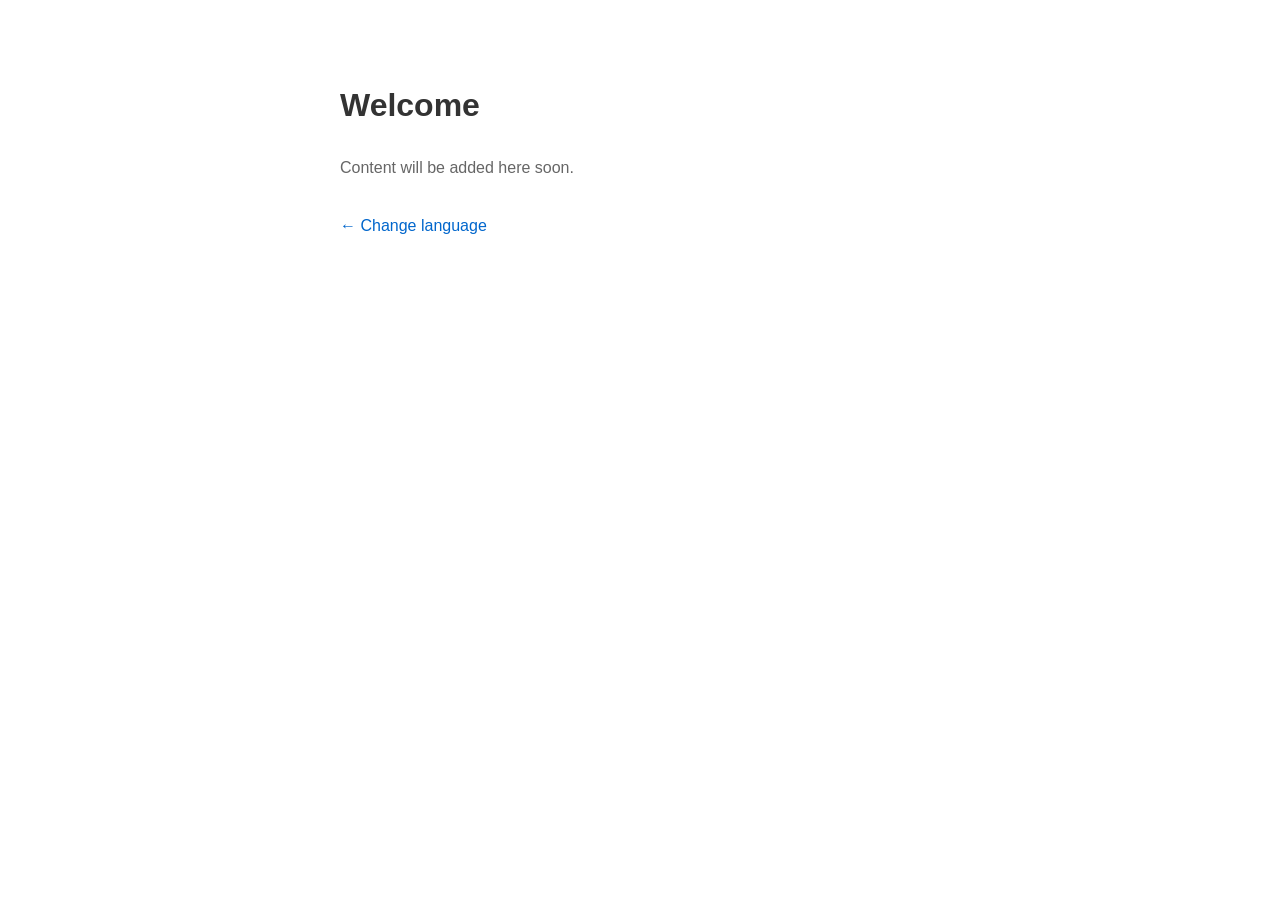
==== en/index.html @ b956ca1e "Create index.html english" ====
<!DOCTYPE html>
<html lang="en">
<head>
    <meta charset="UTF-8">
    <meta name="viewport" content="width=device-width, initial-scale=1.0">
    <title>English Home</title>
    <style>
        body {
            font-family: -apple-system, BlinkMacSystemFont, "Segoe UI", Roboto, Helvetica, Arial, sans-serif;
            color: #333;
            line-height: 1.6;
            max-width: 600px;
            margin: 80px auto;
            padding: 0 20px;
        }
        h1 {
            font-size: 2rem;
            font-weight: 600;
            margin-bottom: 24px;
        }
        p {
            color: #666;
            margin-bottom: 32px;
        }
        a {
            color: #0066cc;
            text-decoration: none;
        }
        a:hover {
            text-decoration: underline;
        }
    </style>
</head>
<body>

    <h1>Welcome</h1>
    <p>Content will be added here soon.</p>
    
    <p><a href="../index.html">← Change language</a></p>

</body>
</html>
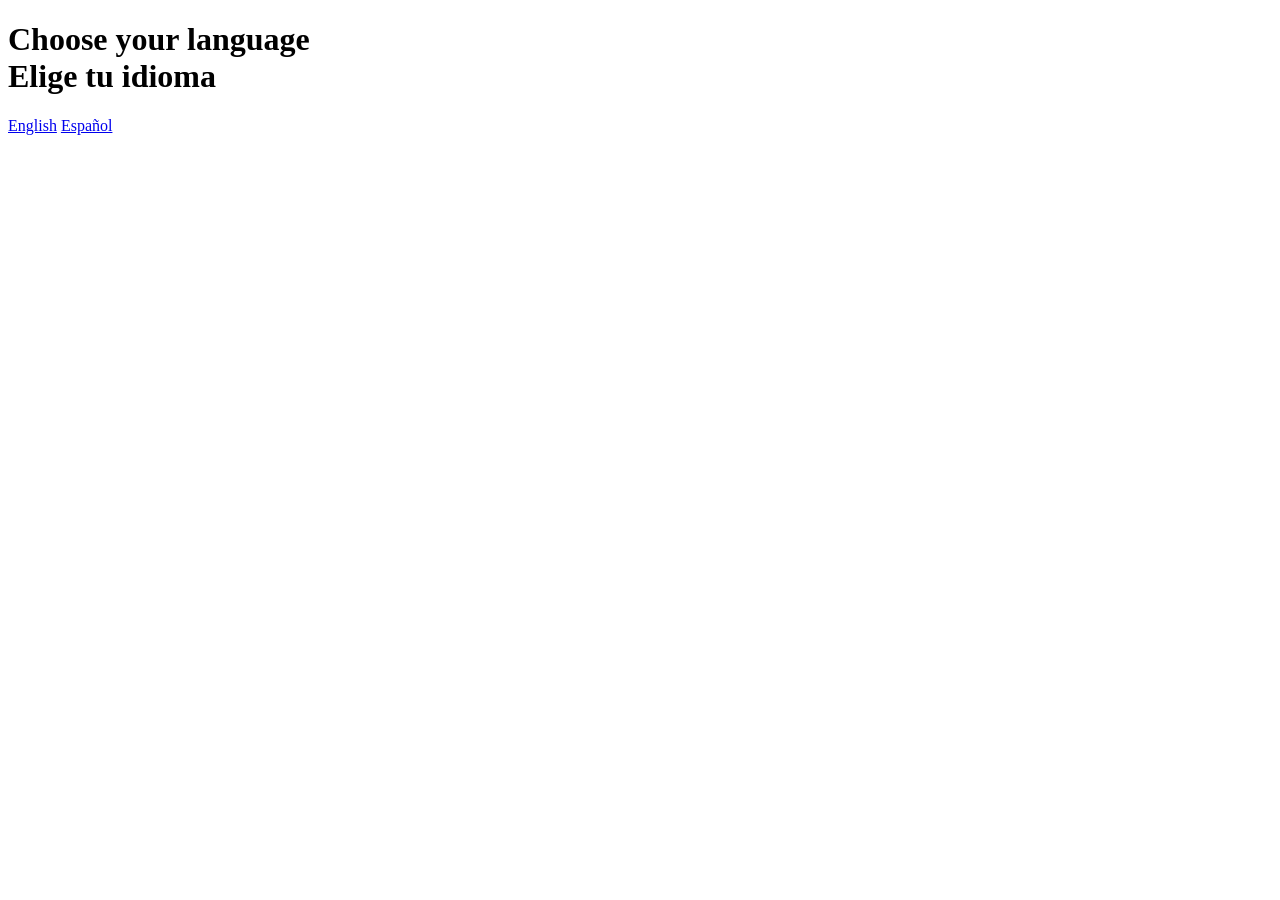
==== commit 34b289b1: "Create index.html" ====
--- a/en/index.html
+++ b/en/index.html
@@ -1,42 +1,22 @@
 <!DOCTYPE html>
 <html lang="en">
 <head>
-    <meta charset="UTF-8">
-    <meta name="viewport" content="width=device-width, initial-scale=1.0">
-    <title>English Home</title>
-    <style>
-        body {
-            font-family: -apple-system, BlinkMacSystemFont, "Segoe UI", Roboto, Helvetica, Arial, sans-serif;
-            color: #333;
-            line-height: 1.6;
-            max-width: 600px;
-            margin: 80px auto;
-            padding: 0 20px;
-        }
-        h1 {
-            font-size: 2rem;
-            font-weight: 600;
-            margin-bottom: 24px;
-        }
-        p {
-            color: #666;
-            margin-bottom: 32px;
-        }
-        a {
-            color: #0066cc;
-            text-decoration: none;
-        }
-        a:hover {
-            text-decoration: underline;
-        }
-    </style>
+<meta charset="utf-8">
+<meta name="viewport" content="width=device-width, initial-scale=1">
+<title>Hudson Farley | Portfolio</title>
+<link rel="preconnect" href="https://fonts.googleapis.com">
+<link rel="preconnect" href="https://fonts.gstatic.com" crossorigin>
+<link href="https://fonts.googleapis.com/css2?family=Bricolage+Grotesque:opsz,wght@12..96,800&family=Figtree:wght@700&display=swap" rel="stylesheet">
+<link rel="stylesheet" href="assets/style.css">
 </head>
 <body>
-
-    <h1>Welcome</h1>
-    <p>Content will be added here soon.</p>
-    
-    <p><a href="../index.html">← Change language</a></p>
-
+<main class="picker">
+  <h1>Choose your language<br>Elige tu idioma</h1>
+  <div class="btns">
+    <a class="btn primary" href="en/index.html" hreflang="en">English</a>
+    <a class="btn" href="es/index.html" hreflang="es">Español</a>
+  </div>
+</main>
 </body>
 </html>
+ 
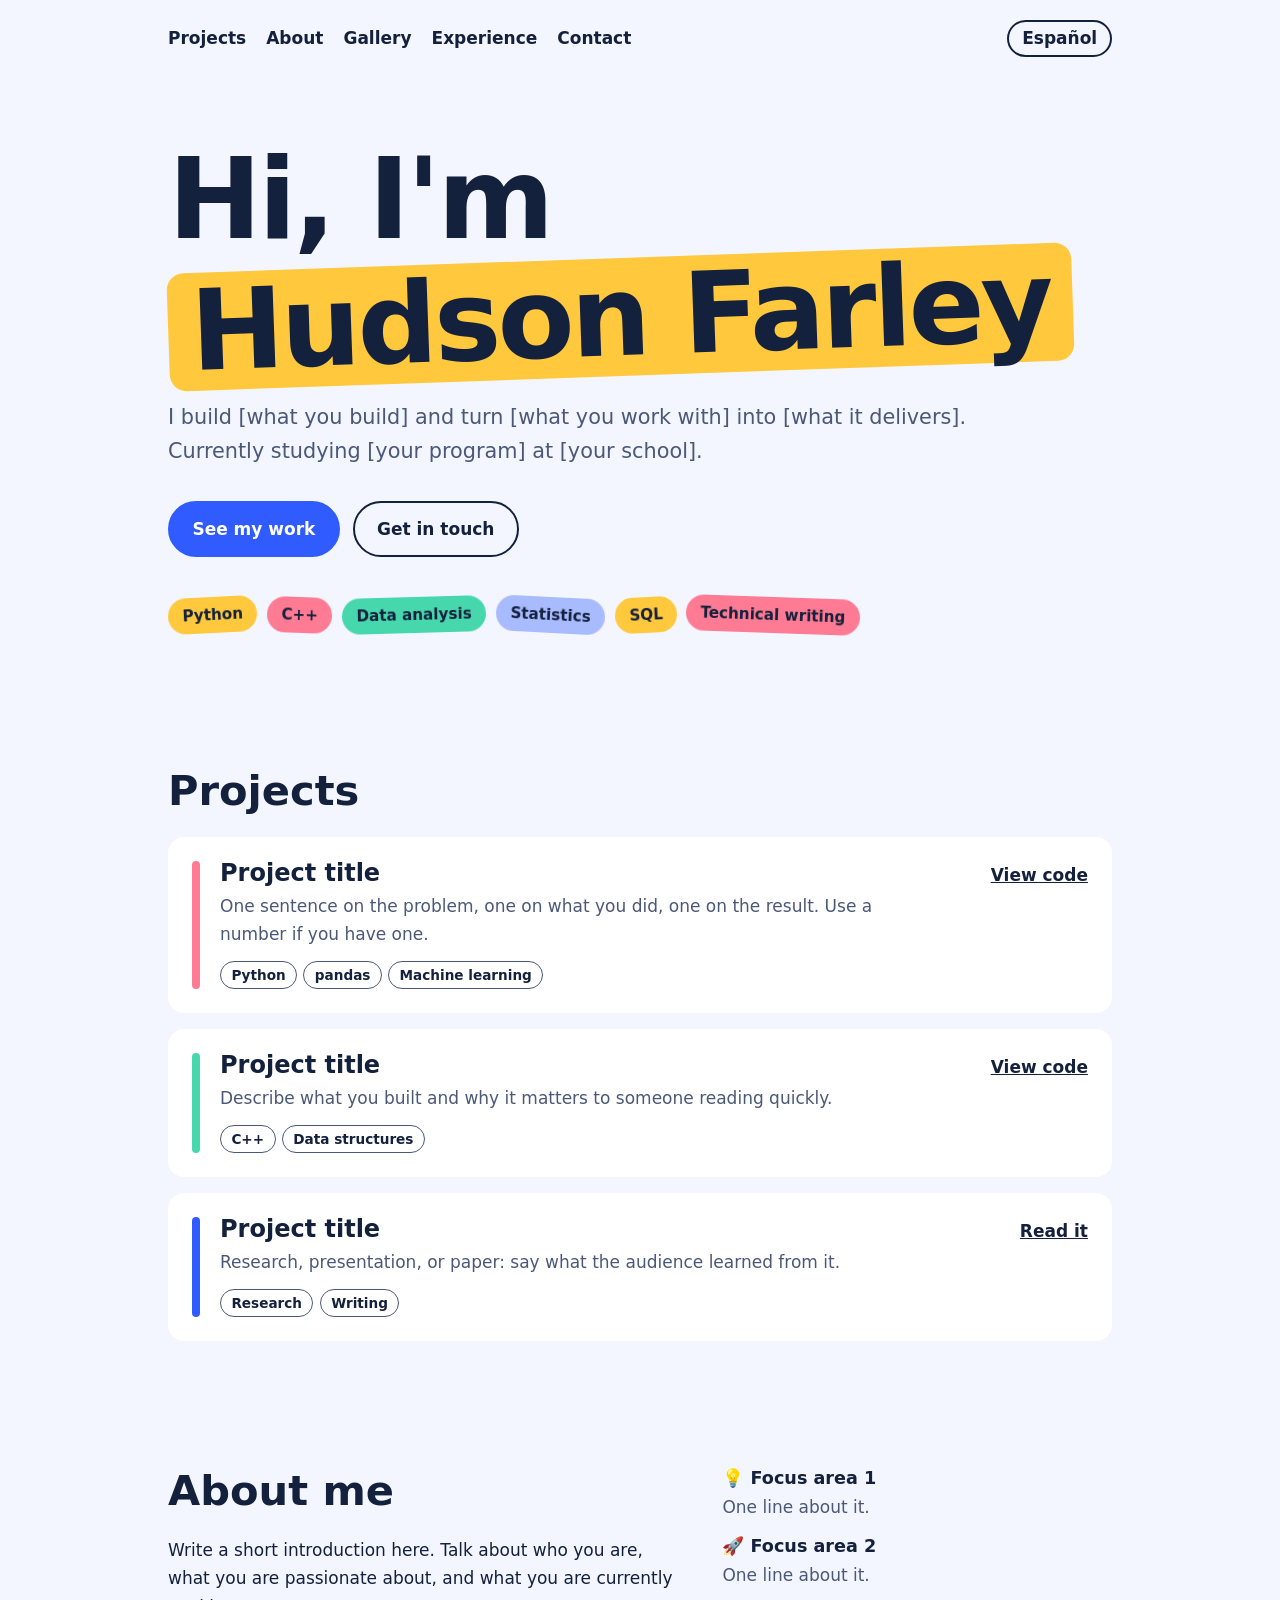
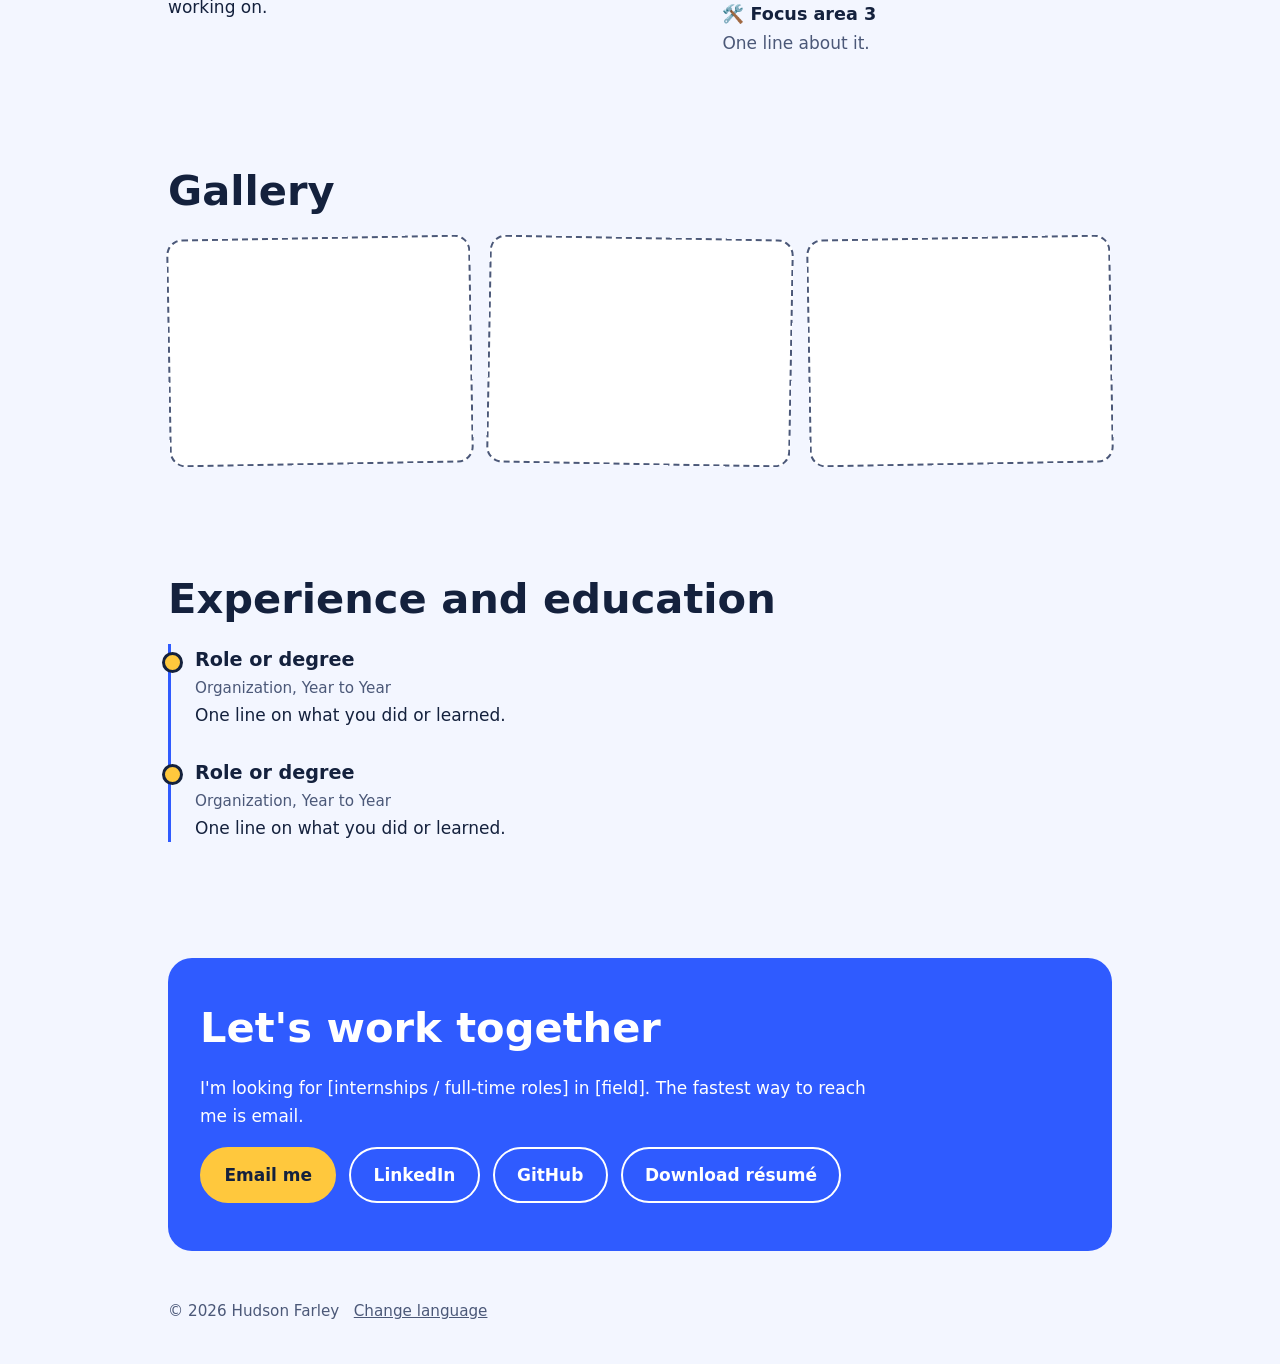
==== commit 17f92b04: "Update index.html" ====
--- a/en/index.html
+++ b/en/index.html
@@ -4,19 +4,124 @@
 <meta charset="utf-8">
 <meta name="viewport" content="width=device-width, initial-scale=1">
 <title>Hudson Farley | Portfolio</title>
+<meta name="description" content="Projects, skills, and experience of Hudson Farley.">
 <link rel="preconnect" href="https://fonts.googleapis.com">
 <link rel="preconnect" href="https://fonts.gstatic.com" crossorigin>
-<link href="https://fonts.googleapis.com/css2?family=Bricolage+Grotesque:opsz,wght@12..96,800&family=Figtree:wght@700&display=swap" rel="stylesheet">
-<link rel="stylesheet" href="assets/style.css">
+<link href="https://fonts.googleapis.com/css2?family=Bricolage+Grotesque:opsz,wght@12..96,700;12..96,800&family=Figtree:wght@400;600;700&display=swap" rel="stylesheet">
+<link rel="stylesheet" href="../assets/style.css">
 </head>
 <body>
-<main class="picker">
-  <h1>Choose your language<br>Elige tu idioma</h1>
-  <div class="btns">
-    <a class="btn primary" href="en/index.html" hreflang="en">English</a>
-    <a class="btn" href="es/index.html" hreflang="es">Español</a>
-  </div>
-</main>
+<div class="wrap">
+
+  <nav aria-label="Main">
+    <div class="links">
+      <a href="#projects">Projects</a>
+      <a href="#about">About</a>
+      <a href="#gallery">Gallery</a>
+      <a href="#experience">Experience</a>
+      <a href="#contact">Contact</a>
+    </div>
+    <a class="lang" href="../es/index.html" hreflang="es">Español</a>
+  </nav>
+
+  <header class="hero">
+    <!-- TODO: write your one-line pitch below -->
+    <h1>Hi, I'm <span>Hudson Farley</span></h1>
+    <p class="lead">I build [what you build] and turn [what you work with] into [what it delivers]. Currently studying [your program] at [your school].</p>
+    <div class="btns">
+      <a class="btn primary" href="#projects">See my work</a>
+      <a class="btn" href="#contact">Get in touch</a>
+    </div>
+    <!-- TODO: swap in your real skills -->
+    <div class="stickers" aria-label="Skills">
+      <span class="sticker">Python</span>
+      <span class="sticker">C++</span>
+      <span class="sticker">Data analysis</span>
+      <span class="sticker">Statistics</span>
+      <span class="sticker">SQL</span>
+      <span class="sticker">Technical writing</span>
+    </div>
+  </header>
+
+  <main>
+    <section id="projects">
+      <h2>Projects</h2>
+      <!-- TODO: duplicate this block for each project; keep 3 to 5 of your best -->
+      <article class="project">
+        <div class="bar"></div>
+        <div>
+          <h3>Project title</h3>
+          <p>One sentence on the problem, one on what you did, one on the result. Use a number if you have one.</p>
+          <ul class="tags"><li>Python</li><li>pandas</li><li>Machine learning</li></ul>
+        </div>
+        <a class="go" href="https://github.com/hdsn-frly" aria-label="View Project title on GitHub">View code</a>
+      </article>
+      <article class="project">
+        <div class="bar"></div>
+        <div>
+          <h3>Project title</h3>
+          <p>Describe what you built and why it matters to someone reading quickly.</p>
+          <ul class="tags"><li>C++</li><li>Data structures</li></ul>
+        </div>
+        <a class="go" href="https://github.com/hdsn-frly" aria-label="View Project title on GitHub">View code</a>
+      </article>
+      <article class="project">
+        <div class="bar"></div>
+        <div>
+          <h3>Project title</h3>
+          <p>Research, presentation, or paper: say what the audience learned from it.</p>
+          <ul class="tags"><li>Research</li><li>Writing</li></ul>
+        </div>
+        <a class="go" href="https://github.com/hdsn-frly" aria-label="View Project title on GitHub">Read it</a>
+      </article>
+    </section>
+
+    <section id="about">
+      <div class="two">
+        <div>
+          <h2>About me</h2>
+          <!-- TODO: 2-3 sentences on who you are, what you're passionate about, what you're working on -->
+          <p>Write a short introduction here. Talk about who you are, what you are passionate about, and what you are currently working on.</p>
+        </div>
+        <div class="skills">
+          <div><h3>💡 Focus area 1</h3><p>One line about it.</p></div>
+          <div><h3>🚀 Focus area 2</h3><p>One line about it.</p></div>
+          <div><h3>🛠️ Focus area 3</h3><p>One line about it.</p></div>
+        </div>
+      </div>
+    </section>
+
+    <section id="gallery">
+      <h2>Gallery</h2>
+      <!-- TODO: put your photos in en/images/ and match the file names below -->
+      <div class="gallery">
+        <figure><img src="images/photo-1.jpg" alt="Describe photo 1" loading="lazy" onerror="this.remove()"></figure>
+        <figure><img src="images/photo-2.jpg" alt="Describe photo 2" loading="lazy" onerror="this.remove()"></figure>
+        <figure><img src="images/photo-3.jpg" alt="Describe photo 3" loading="lazy" onerror="this.remove()"></figure>
+      </div>
+    </section>
+
+    <section id="experience">
+      <h2>Experience and education</h2>
+      <ul class="timeline">
+        <li><b>Role or degree</b><span>Organization, Year to Year</span>One line on what you did or learned.</li>
+        <li><b>Role or degree</b><span>Organization, Year to Year</span>One line on what you did or learned.</li>
+      </ul>
+    </section>
+
+    <section id="contact" class="contact">
+      <h2>Let's work together</h2>
+      <p>I'm looking for [internships / full-time roles] in [field]. The fastest way to reach me is email.</p>
+      <div class="btns">
+        <a class="btn primary" href="mailto:you@example.com">Email me</a>
+        <a class="btn" href="https://www.linkedin.com/in/your-handle">LinkedIn</a>
+        <a class="btn" href="https://github.com/hdsn-frly">GitHub</a>
+        <a class="btn" href="../assets/resume.pdf">Download résumé</a>
+      </div>
+    </section>
+  </main>
+
+  <footer>&copy; 2026 Hudson Farley &nbsp; <a href="../index.html">Change language</a></footer>
+</div>
 </body>
 </html>
- 
--- a/assets/style.css
+++ b/assets/style.css
@@ -0,0 +1,98 @@
+:root{
+  --bg:#F3F6FF; --ink:#14213D; --muted:#4B5878; --blue:#2F5BFF;
+  --sun:#FFC83D; --pink:#FF7A93; --mint:#47D7AC; --card:#fff;
+  --display:'Bricolage Grotesque',system-ui,sans-serif;
+  --body:'Figtree',system-ui,sans-serif;
+}
+@media (prefers-color-scheme:dark){
+  :root{--bg:#0F1730; --ink:#EEF2FF; --muted:#A9B5D6; --card:#19244A}
+}
+*{box-sizing:border-box}
+html{scroll-behavior:smooth}
+body{margin:0;background:var(--bg);color:var(--ink);font:1.0625rem/1.65 var(--body)}
+a{color:inherit}
+:focus-visible{outline:3px solid var(--blue);outline-offset:3px;border-radius:6px}
+.wrap{max-width:62rem;margin:0 auto;padding:0 1.5rem}
+h1,h2,h3{font-family:var(--display);line-height:1.05;margin:0}
+h2{font-size:clamp(1.9rem,4vw,2.6rem);margin-bottom:1.5rem}
+p{max-width:62ch}
+
+/* nav */
+nav{display:flex;justify-content:space-between;align-items:center;padding:1.25rem 0;gap:1rem;flex-wrap:wrap}
+nav .links{display:flex;gap:1.25rem;flex-wrap:wrap}
+nav a{text-decoration:none;font-weight:600}
+nav a:hover{text-decoration:underline;text-decoration-color:var(--pink);text-decoration-thickness:3px;text-underline-offset:5px}
+.lang{border:2px solid var(--ink);border-radius:99px;padding:.15rem .8rem}
+
+/* hero */
+.hero{padding:4rem 0 5rem}
+.hero h1{font-size:clamp(3rem,10vw,7rem);letter-spacing:-.03em;font-weight:800}
+.hero h1 span{display:inline-block;background:var(--sun);color:#14213D;padding:0 .2em;border-radius:.15em;transform:rotate(-2deg)}
+.hero p.lead{font-size:1.3rem;margin:1.5rem 0 2rem;color:var(--muted)}
+.btns{display:flex;gap:.8rem;flex-wrap:wrap}
+.btn{display:inline-block;padding:.75rem 1.4rem;border-radius:99px;font-weight:700;text-decoration:none;border:2px solid var(--ink);transition:transform .15s}
+.btn:hover{transform:translateY(-3px)}
+.btn.primary{background:var(--blue);border-color:var(--blue);color:#fff}
+.stickers{display:flex;gap:.6rem;flex-wrap:wrap;margin-top:2.5rem}
+.sticker{padding:.35rem .9rem;border-radius:99px;font-weight:700;font-size:.95rem;color:#14213D;animation:drop .6s cubic-bezier(.3,1.5,.5,1) both}
+.sticker:nth-child(4n+1){background:var(--sun);--r:-3deg}
+.sticker:nth-child(4n+2){background:var(--pink);--r:2deg}
+.sticker:nth-child(4n+3){background:var(--mint);--r:-1.5deg}
+.sticker:nth-child(4n){background:#A9BBFF;--r:3deg}
+.sticker{transform:rotate(var(--r))}
+.sticker:nth-child(2){animation-delay:.1s}.sticker:nth-child(3){animation-delay:.2s}
+.sticker:nth-child(4){animation-delay:.3s}.sticker:nth-child(5){animation-delay:.4s}
+.sticker:nth-child(6){animation-delay:.5s}.sticker:nth-child(7){animation-delay:.6s}
+@keyframes drop{from{opacity:0;transform:translateY(-40px) rotate(calc(var(--r)*4))}to{opacity:1;transform:rotate(var(--r))}}
+
+section{padding:3.5rem 0}
+
+/* projects */
+.project{display:grid;grid-template-columns:8px 1fr auto;gap:1.25rem;background:var(--card);border-radius:1rem;padding:1.5rem;margin-bottom:1rem;align-items:start}
+.project .bar{border-radius:99px;align-self:stretch}
+.project:nth-child(3n+1) .bar{background:var(--blue)}
+.project:nth-child(3n+2) .bar{background:var(--pink)}
+.project:nth-child(3n) .bar{background:var(--mint)}
+.project h3{font-size:1.5rem;margin-bottom:.4rem}
+.project p{margin:.2rem 0 .8rem;color:var(--muted)}
+.tags{display:flex;gap:.4rem;flex-wrap:wrap;list-style:none;padding:0;margin:0}
+.tags li{font-size:.85rem;font-weight:600;padding:.1rem .65rem;border-radius:99px;border:1.5px solid var(--muted)}
+.project a.go{font-weight:700;white-space:nowrap}
+@media(max-width:600px){.project{grid-template-columns:8px 1fr}.project a.go{grid-column:2}}
+
+/* about / skills / timeline */
+.two{display:grid;grid-template-columns:1.3fr 1fr;gap:3rem}
+@media(max-width:760px){.two{grid-template-columns:1fr;gap:1.5rem}}
+.skills{display:grid;gap:1rem}
+.skills h3{font-size:1.1rem;margin-bottom:.35rem}
+.skills p{margin:0;color:var(--muted)}
+.timeline{list-style:none;margin:0;padding:0 0 0 1.5rem;border-left:3px solid var(--blue)}
+.timeline li{position:relative;margin-bottom:1.75rem}
+.timeline li::before{content:"";position:absolute;left:calc(-1.5rem - 9px);top:.45rem;width:15px;height:15px;border-radius:50%;background:var(--sun);border:3px solid var(--ink)}
+.timeline b{font-family:var(--display);font-size:1.2rem}
+.timeline span{display:block;color:var(--muted);font-size:.95rem}
+
+/* gallery */
+.gallery{display:grid;grid-template-columns:repeat(auto-fit,minmax(200px,1fr));gap:1rem}
+.gallery figure{margin:0;aspect-ratio:4/3;border-radius:1rem;overflow:hidden;background:var(--card);border:2px dashed var(--muted)}
+.gallery img{width:100%;height:100%;object-fit:cover;display:block}
+.gallery figure:has(img){border:0}
+.gallery figure:nth-child(odd){transform:rotate(-1deg)}
+.gallery figure:nth-child(even){transform:rotate(1deg)}
+
+/* contact */
+.contact{background:var(--blue);color:#fff;border-radius:1.5rem;padding:3rem 2rem;margin:2rem 0 3rem}
+.contact h2{color:#fff}
+.contact .btn{border-color:#fff;color:#fff}
+.contact .btn.primary{background:var(--sun);border-color:var(--sun);color:#14213D}
+footer{padding:0 0 2.5rem;color:var(--muted);font-size:.95rem}
+
+/* language picker (root page) */
+.picker{min-height:100vh;display:grid;place-content:center;text-align:center;padding:2rem}
+.picker h1{font-size:clamp(2.5rem,8vw,5rem);margin-bottom:2rem}
+.picker .btns{justify-content:center}
+.picker .btn{font-size:1.3rem;padding:1rem 2rem}
+
+@media (prefers-reduced-motion:reduce){
+  html{scroll-behavior:auto}.sticker{animation:none}.btn{transition:none}
+}
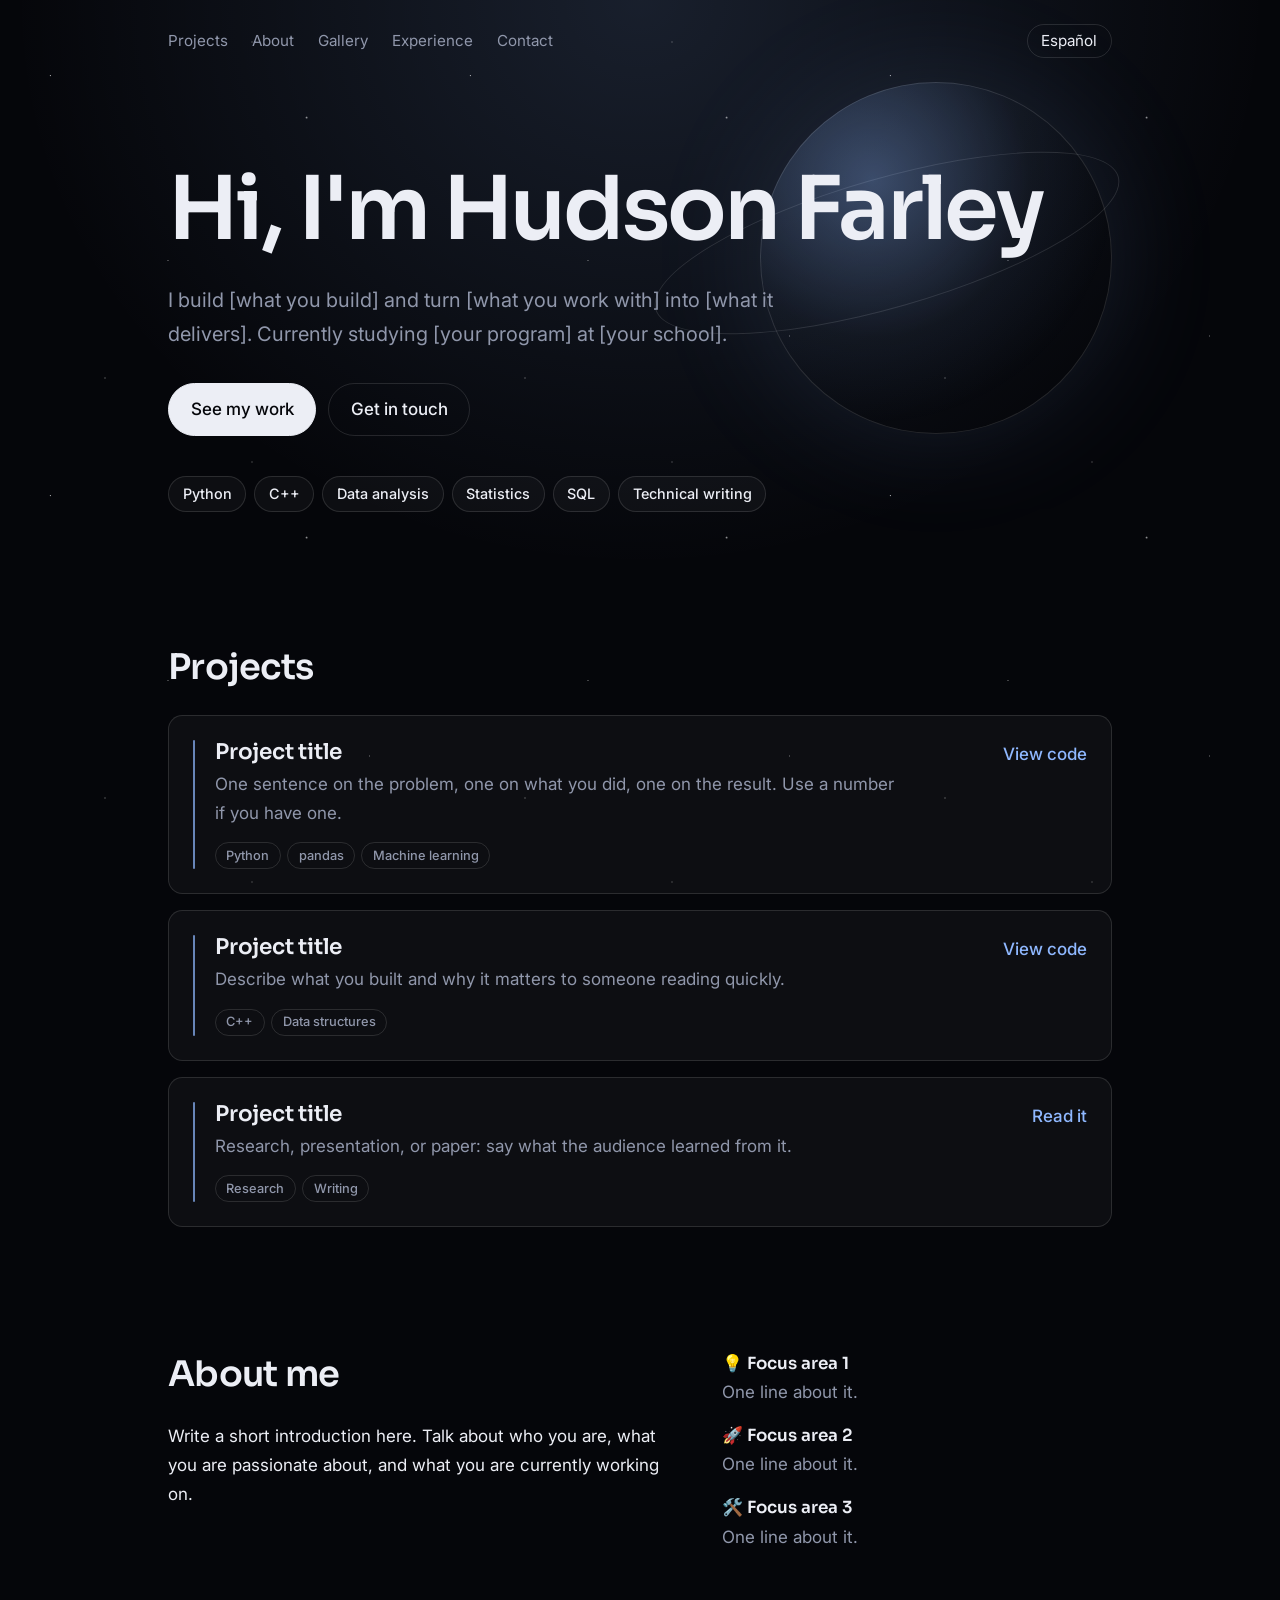
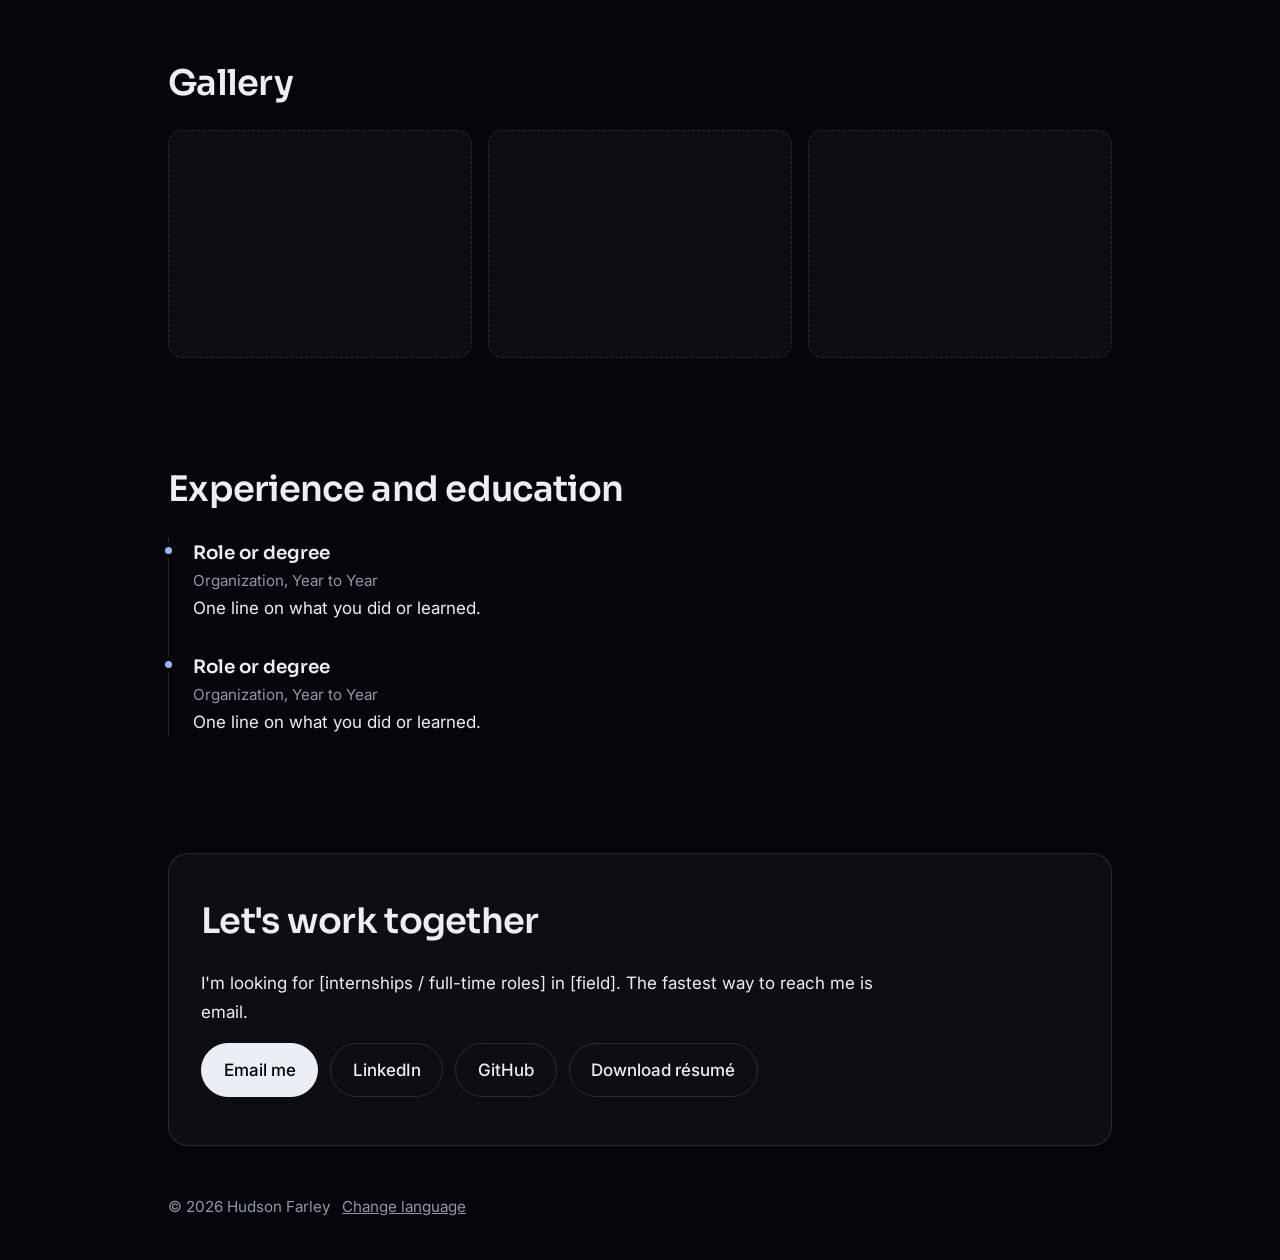
==== commit 2053cd9d: "Update index.html" ====
--- a/en/index.html
+++ b/en/index.html
@@ -8,7 +8,7 @@
 <link rel="preconnect" href="https://fonts.googleapis.com">
 <link rel="preconnect" href="https://fonts.gstatic.com" crossorigin>
 <link href="https://fonts.googleapis.com/css2?family=Bricolage+Grotesque:opsz,wght@12..96,700;12..96,800&family=Figtree:wght@400;600;700&display=swap" rel="stylesheet">
-<link rel="stylesheet" href="../assets/style.css">
+<link rel="stylesheet" href="../assets/style.css?v=2">
 </head>
 <body>
 <div class="wrap">
--- a/assets/style.css
+++ b/assets/style.css
@@ -1,98 +1,104 @@
+@import url('https://fonts.googleapis.com/css2?family=Sora:wght@500;600;700&family=Inter:wght@400;500;600&display=swap');
+
 :root{
-  --bg:#F3F6FF; --ink:#14213D; --muted:#4B5878; --blue:#2F5BFF;
-  --sun:#FFC83D; --pink:#FF7A93; --mint:#47D7AC; --card:#fff;
-  --display:'Bricolage Grotesque',system-ui,sans-serif;
-  --body:'Figtree',system-ui,sans-serif;
-}
-@media (prefers-color-scheme:dark){
-  :root{--bg:#0F1730; --ink:#EEF2FF; --muted:#A9B5D6; --card:#19244A}
+  color-scheme:dark;
+  --bg:#05060A; --ink:#ECEEF5; --muted:#9097AB; --line:rgba(255,255,255,.12);
+  --card:rgba(255,255,255,.035); --accent:#8FB8FF;
+  --display:'Sora',system-ui,sans-serif;
+  --body:'Inter',system-ui,sans-serif;
+  --ease:cubic-bezier(.4,0,.2,1);
 }
 *{box-sizing:border-box}
-html{scroll-behavior:smooth}
-body{margin:0;background:var(--bg);color:var(--ink);font:1.0625rem/1.65 var(--body)}
+html{scroll-behavior:smooth;background:radial-gradient(ellipse 70% 100% at 50% 0%,rgba(143,184,255,.14),transparent 70%) top/100% 90vh no-repeat,var(--bg)}
+body{margin:0;color:var(--ink);font:400 1.0625rem/1.7 var(--body);-webkit-font-smoothing:antialiased;overflow-x:clip}
+body::before{content:"";position:fixed;inset:0;z-index:-1;pointer-events:none;background-size:420px 420px;background-image:
+  radial-gradient(1px 1px at 12% 18%,rgba(255,255,255,.7),transparent),
+  radial-gradient(1px 1px at 40% 62%,rgba(255,255,255,.5),transparent),
+  radial-gradient(1.5px 1.5px at 73% 28%,rgba(255,255,255,.6),transparent),
+  radial-gradient(1px 1px at 88% 80%,rgba(255,255,255,.45),transparent),
+  radial-gradient(1px 1px at 25% 90%,rgba(255,255,255,.5),transparent),
+  radial-gradient(1px 1px at 60% 10%,rgba(255,255,255,.4),transparent)}
 a{color:inherit}
-:focus-visible{outline:3px solid var(--blue);outline-offset:3px;border-radius:6px}
+:focus-visible{outline:2px solid var(--accent);outline-offset:3px;border-radius:6px}
 .wrap{max-width:62rem;margin:0 auto;padding:0 1.5rem}
-h1,h2,h3{font-family:var(--display);line-height:1.05;margin:0}
-h2{font-size:clamp(1.9rem,4vw,2.6rem);margin-bottom:1.5rem}
+h1,h2,h3{font-family:var(--display);line-height:1.1;margin:0;font-weight:600}
+h2{font-size:clamp(1.6rem,3.5vw,2.2rem);letter-spacing:-.02em;margin-bottom:1.75rem}
 p{max-width:62ch}
 
 /* nav */
-nav{display:flex;justify-content:space-between;align-items:center;padding:1.25rem 0;gap:1rem;flex-wrap:wrap}
-nav .links{display:flex;gap:1.25rem;flex-wrap:wrap}
-nav a{text-decoration:none;font-weight:600}
-nav a:hover{text-decoration:underline;text-decoration-color:var(--pink);text-decoration-thickness:3px;text-underline-offset:5px}
-.lang{border:2px solid var(--ink);border-radius:99px;padding:.15rem .8rem}
+nav{display:flex;justify-content:space-between;align-items:center;padding:1.5rem 0;gap:1rem;flex-wrap:wrap}
+nav .links{display:flex;gap:1.5rem;flex-wrap:wrap}
+nav a{text-decoration:none;font-size:.95rem;color:var(--muted);transition:color .25s var(--ease)}
+nav a:hover{color:var(--ink)}
+nav a.lang{color:var(--ink);border:1px solid var(--line);border-radius:99px;padding:.2rem .85rem;transition:border-color .25s var(--ease)}
+nav a.lang:hover{border-color:rgba(255,255,255,.35)}
 
 /* hero */
-.hero{padding:4rem 0 5rem}
-.hero h1{font-size:clamp(3rem,10vw,7rem);letter-spacing:-.03em;font-weight:800}
-.hero h1 span{display:inline-block;background:var(--sun);color:#14213D;padding:0 .2em;border-radius:.15em;transform:rotate(-2deg)}
-.hero p.lead{font-size:1.3rem;margin:1.5rem 0 2rem;color:var(--muted)}
-.btns{display:flex;gap:.8rem;flex-wrap:wrap}
-.btn{display:inline-block;padding:.75rem 1.4rem;border-radius:99px;font-weight:700;text-decoration:none;border:2px solid var(--ink);transition:transform .15s}
-.btn:hover{transform:translateY(-3px)}
-.btn.primary{background:var(--blue);border-color:var(--blue);color:#fff}
-.stickers{display:flex;gap:.6rem;flex-wrap:wrap;margin-top:2.5rem}
-.sticker{padding:.35rem .9rem;border-radius:99px;font-weight:700;font-size:.95rem;color:#14213D;animation:drop .6s cubic-bezier(.3,1.5,.5,1) both}
-.sticker:nth-child(4n+1){background:var(--sun);--r:-3deg}
-.sticker:nth-child(4n+2){background:var(--pink);--r:2deg}
-.sticker:nth-child(4n+3){background:var(--mint);--r:-1.5deg}
-.sticker:nth-child(4n){background:#A9BBFF;--r:3deg}
-.sticker{transform:rotate(var(--r))}
-.sticker:nth-child(2){animation-delay:.1s}.sticker:nth-child(3){animation-delay:.2s}
-.sticker:nth-child(4){animation-delay:.3s}.sticker:nth-child(5){animation-delay:.4s}
-.sticker:nth-child(6){animation-delay:.5s}.sticker:nth-child(7){animation-delay:.6s}
-@keyframes drop{from{opacity:0;transform:translateY(-40px) rotate(calc(var(--r)*4))}to{opacity:1;transform:rotate(var(--r))}}
+.hero{position:relative;isolation:isolate;padding:5rem 0}
+.hero::after{content:"";position:absolute;z-index:-1;top:0;right:0;width:min(22rem,55vw);aspect-ratio:1;border-radius:50%;
+  background:radial-gradient(circle at 32% 28%,rgba(143,184,255,.35),rgba(143,184,255,.06) 45%,transparent 70%);
+  box-shadow:inset 0 0 0 1px var(--line),0 0 120px rgba(143,184,255,.12)}
+.hero::before{content:"";position:absolute;z-index:-1;top:6rem;right:-1rem;width:min(30rem,75vw);height:min(8rem,20vw);border:1px solid var(--line);border-radius:50%;transform:rotate(-16deg)}
+.hero h1{font-size:clamp(2.8rem,9vw,5.5rem);letter-spacing:-.035em}
+.hero p.lead{font-size:1.25rem;margin:1.5rem 0 2rem;color:var(--muted);max-width:52ch}
+.btns{display:flex;gap:.75rem;flex-wrap:wrap}
+.btn{display:inline-block;padding:.7rem 1.35rem;border-radius:99px;font-weight:500;text-decoration:none;border:1px solid var(--line);transition:background .25s var(--ease),border-color .25s var(--ease),transform .25s var(--ease)}
+.btn:hover{border-color:rgba(255,255,255,.35);background:rgba(255,255,255,.06);transform:translateY(-2px)}
+.btn.primary{background:var(--ink);border-color:var(--ink);color:var(--bg)}
+.btn.primary:hover{background:#fff;border-color:#fff}
+.stickers{display:flex;gap:.5rem;flex-wrap:wrap;margin-top:2.5rem}
+.sticker{padding:.3rem .85rem;border-radius:99px;font-size:.9rem;font-weight:500;background:var(--card);border:1px solid var(--line);animation:rise .7s var(--ease) both}
+.sticker:nth-child(2){animation-delay:.08s}.sticker:nth-child(3){animation-delay:.16s}
+.sticker:nth-child(4){animation-delay:.24s}.sticker:nth-child(5){animation-delay:.32s}
+.sticker:nth-child(6){animation-delay:.4s}.sticker:nth-child(7){animation-delay:.48s}
+@keyframes rise{from{opacity:0;transform:translateY(8px)}to{opacity:1;transform:none}}
 
 section{padding:3.5rem 0}
 
 /* projects */
-.project{display:grid;grid-template-columns:8px 1fr auto;gap:1.25rem;background:var(--card);border-radius:1rem;padding:1.5rem;margin-bottom:1rem;align-items:start}
-.project .bar{border-radius:99px;align-self:stretch}
-.project:nth-child(3n+1) .bar{background:var(--blue)}
-.project:nth-child(3n+2) .bar{background:var(--pink)}
-.project:nth-child(3n) .bar{background:var(--mint)}
-.project h3{font-size:1.5rem;margin-bottom:.4rem}
-.project p{margin:.2rem 0 .8rem;color:var(--muted)}
+.project{display:grid;grid-template-columns:2px 1fr auto;gap:1.25rem;background:var(--card);border:1px solid var(--line);border-radius:.9rem;padding:1.5rem;margin-bottom:1rem;align-items:start;transition:border-color .25s var(--ease),background .25s var(--ease)}
+.project:hover{border-color:rgba(143,184,255,.45);background:rgba(255,255,255,.055)}
+.project .bar{align-self:stretch;background:var(--accent);opacity:.7;border-radius:2px}
+.project h3{font-size:1.35rem;letter-spacing:-.01em;margin-bottom:.4rem}
+.project p{margin:.2rem 0 .9rem;color:var(--muted)}
 .tags{display:flex;gap:.4rem;flex-wrap:wrap;list-style:none;padding:0;margin:0}
-.tags li{font-size:.85rem;font-weight:600;padding:.1rem .65rem;border-radius:99px;border:1.5px solid var(--muted)}
-.project a.go{font-weight:700;white-space:nowrap}
-@media(max-width:600px){.project{grid-template-columns:8px 1fr}.project a.go{grid-column:2}}
+.tags li{font-size:.8rem;font-weight:500;padding:.1rem .65rem;border-radius:99px;border:1px solid var(--line);color:var(--muted)}
+.project a.go{color:var(--accent);font-weight:500;white-space:nowrap;text-decoration:none}
+.project a.go:hover{text-decoration:underline;text-underline-offset:4px}
+@media(max-width:600px){.project{grid-template-columns:2px 1fr}.project a.go{grid-column:2}}
 
 /* about / skills / timeline */
 .two{display:grid;grid-template-columns:1.3fr 1fr;gap:3rem}
 @media(max-width:760px){.two{grid-template-columns:1fr;gap:1.5rem}}
-.skills{display:grid;gap:1rem}
-.skills h3{font-size:1.1rem;margin-bottom:.35rem}
+.skills{display:grid;gap:1.25rem}
+.skills h3{font-size:1.05rem;margin-bottom:.3rem}
 .skills p{margin:0;color:var(--muted)}
-.timeline{list-style:none;margin:0;padding:0 0 0 1.5rem;border-left:3px solid var(--blue)}
+.timeline{list-style:none;margin:0;padding:0 0 0 1.5rem;border-left:1px solid var(--line)}
 .timeline li{position:relative;margin-bottom:1.75rem}
-.timeline li::before{content:"";position:absolute;left:calc(-1.5rem - 9px);top:.45rem;width:15px;height:15px;border-radius:50%;background:var(--sun);border:3px solid var(--ink)}
-.timeline b{font-family:var(--display);font-size:1.2rem}
+.timeline li::before{content:"";position:absolute;left:calc(-1.5rem - 4px);top:.6rem;width:7px;height:7px;border-radius:50%;background:var(--accent);box-shadow:0 0 0 4px var(--bg)}
+.timeline b{font-family:var(--display);font-weight:600;font-size:1.15rem}
 .timeline span{display:block;color:var(--muted);font-size:.95rem}
 
 /* gallery */
 .gallery{display:grid;grid-template-columns:repeat(auto-fit,minmax(200px,1fr));gap:1rem}
-.gallery figure{margin:0;aspect-ratio:4/3;border-radius:1rem;overflow:hidden;background:var(--card);border:2px dashed var(--muted)}
+.gallery figure{margin:0;aspect-ratio:4/3;border-radius:.9rem;overflow:hidden;background:var(--card);border:1px dashed var(--line)}
+.gallery figure:has(img){border:0}
 .gallery img{width:100%;height:100%;object-fit:cover;display:block}
-.gallery figure:has(img){border:0}
-.gallery figure:nth-child(odd){transform:rotate(-1deg)}
-.gallery figure:nth-child(even){transform:rotate(1deg)}
 
 /* contact */
-.contact{background:var(--blue);color:#fff;border-radius:1.5rem;padding:3rem 2rem;margin:2rem 0 3rem}
-.contact h2{color:#fff}
-.contact .btn{border-color:#fff;color:#fff}
-.contact .btn.primary{background:var(--sun);border-color:var(--sun);color:#14213D}
+.contact{background:var(--card);border:1px solid var(--line);border-radius:1.25rem;padding:3rem 2rem;margin:2rem 0 3rem}
 footer{padding:0 0 2.5rem;color:var(--muted);font-size:.95rem}
+footer a:hover{color:var(--ink)}
 
 /* language picker (root page) */
-.picker{min-height:100vh;display:grid;place-content:center;text-align:center;padding:2rem}
-.picker h1{font-size:clamp(2.5rem,8vw,5rem);margin-bottom:2rem}
+.picker{position:relative;isolation:isolate;min-height:100vh;display:grid;place-content:center;text-align:center;padding:2rem}
+.picker::after{content:"";position:absolute;z-index:-1;left:50%;top:50%;width:min(30rem,85vw);aspect-ratio:1;transform:translate(-50%,-50%);border-radius:50%;
+  background:radial-gradient(circle at 35% 30%,rgba(143,184,255,.28),rgba(143,184,255,.05) 50%,transparent 72%);
+  box-shadow:inset 0 0 0 1px var(--line),0 0 140px rgba(143,184,255,.1)}
+.picker h1{font-size:clamp(2.2rem,7vw,4rem);letter-spacing:-.03em;margin-bottom:2rem}
 .picker .btns{justify-content:center}
-.picker .btn{font-size:1.3rem;padding:1rem 2rem}
+.picker .btn{font-size:1.15rem;padding:.9rem 1.9rem}
 
 @media (prefers-reduced-motion:reduce){
-  html{scroll-behavior:auto}.sticker{animation:none}.btn{transition:none}
+  html{scroll-behavior:auto}.sticker{animation:none}.btn,.project,nav a{transition:none}
 }
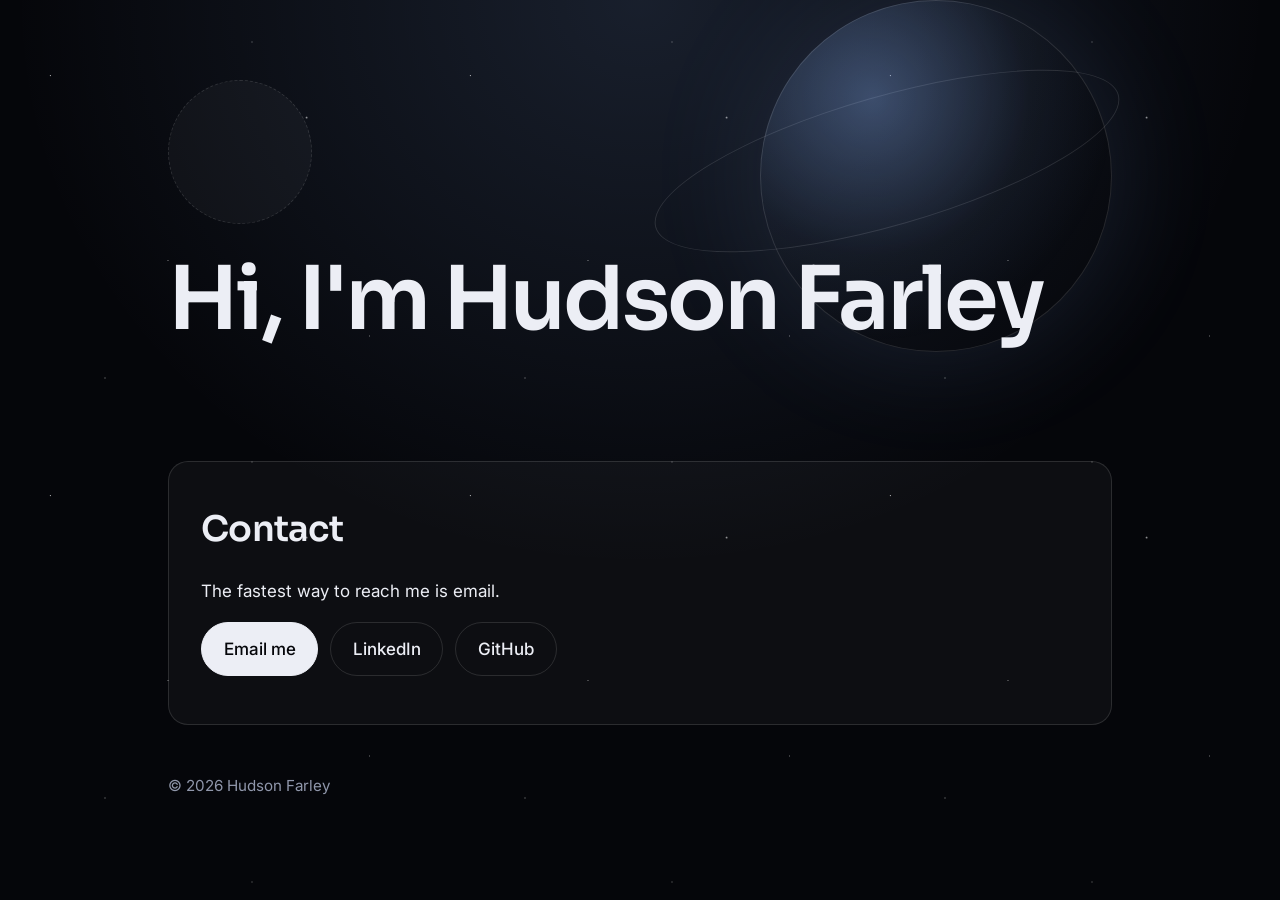
==== commit 3f1be11d: "Update index.html" ====
--- a/en/index.html
+++ b/en/index.html
@@ -4,15 +4,21 @@
 <meta charset="utf-8">
 <meta name="viewport" content="width=device-width, initial-scale=1">
 <title>Hudson Farley | Portfolio</title>
-<meta name="description" content="Projects, skills, and experience of Hudson Farley.">
+<meta name="description" content="Hudson Farley: contact information.">
 <link rel="preconnect" href="https://fonts.googleapis.com">
 <link rel="preconnect" href="https://fonts.gstatic.com" crossorigin>
 <link href="https://fonts.googleapis.com/css2?family=Bricolage+Grotesque:opsz,wght@12..96,700;12..96,800&family=Figtree:wght@400;600;700&display=swap" rel="stylesheet">
 <link rel="stylesheet" href="../assets/style.css?v=2">
+<style>
+  .portrait{width:9rem;aspect-ratio:1;border-radius:50%;overflow:hidden;border:1px dashed var(--line);background:var(--card);margin-bottom:1.75rem}
+  .portrait:has(img){border:1px solid var(--line)}
+  .portrait img{width:100%;height:100%;object-fit:cover;display:block}
+</style>
 </head>
 <body>
 <div class="wrap">
-
+ 
+  <!-- HIDDEN FOR NOW: navigation (delete this line and the closing line to bring it back)
   <nav aria-label="Main">
     <div class="links">
       <a href="#projects">Projects</a>
@@ -23,16 +29,18 @@
     </div>
     <a class="lang" href="../es/index.html" hreflang="es">Español</a>
   </nav>
-
+  -->
+ 
   <header class="hero">
-    <!-- TODO: write your one-line pitch below -->
+    <!-- To add your picture: upload it to en/images/ named portrait.jpg -->
+    <div class="portrait"><img src="images/portrait.jpg" alt="Photo of Hudson Farley" onerror="this.remove()"></div>
     <h1>Hi, I'm <span>Hudson Farley</span></h1>
+    <!-- HIDDEN FOR NOW: pitch, buttons, and skill chips (delete this line and the closing line to bring them back)
     <p class="lead">I build [what you build] and turn [what you work with] into [what it delivers]. Currently studying [your program] at [your school].</p>
     <div class="btns">
       <a class="btn primary" href="#projects">See my work</a>
       <a class="btn" href="#contact">Get in touch</a>
     </div>
-    <!-- TODO: swap in your real skills -->
     <div class="stickers" aria-label="Skills">
       <span class="sticker">Python</span>
       <span class="sticker">C++</span>
@@ -41,12 +49,13 @@
       <span class="sticker">SQL</span>
       <span class="sticker">Technical writing</span>
     </div>
+    -->
   </header>
-
+ 
   <main>
+    <!-- HIDDEN FOR NOW: projects, about, gallery, experience (delete this line and the closing line to bring them back)
     <section id="projects">
       <h2>Projects</h2>
-      <!-- TODO: duplicate this block for each project; keep 3 to 5 of your best -->
       <article class="project">
         <div class="bar"></div>
         <div>
@@ -75,12 +84,11 @@
         <a class="go" href="https://github.com/hdsn-frly" aria-label="View Project title on GitHub">Read it</a>
       </article>
     </section>
-
+ 
     <section id="about">
       <div class="two">
         <div>
           <h2>About me</h2>
-          <!-- TODO: 2-3 sentences on who you are, what you're passionate about, what you're working on -->
           <p>Write a short introduction here. Talk about who you are, what you are passionate about, and what you are currently working on.</p>
         </div>
         <div class="skills">
@@ -90,17 +98,16 @@
         </div>
       </div>
     </section>
-
+ 
     <section id="gallery">
       <h2>Gallery</h2>
-      <!-- TODO: put your photos in en/images/ and match the file names below -->
       <div class="gallery">
         <figure><img src="images/photo-1.jpg" alt="Describe photo 1" loading="lazy" onerror="this.remove()"></figure>
         <figure><img src="images/photo-2.jpg" alt="Describe photo 2" loading="lazy" onerror="this.remove()"></figure>
         <figure><img src="images/photo-3.jpg" alt="Describe photo 3" loading="lazy" onerror="this.remove()"></figure>
       </div>
     </section>
-
+ 
     <section id="experience">
       <h2>Experience and education</h2>
       <ul class="timeline">
@@ -108,20 +115,22 @@
         <li><b>Role or degree</b><span>Organization, Year to Year</span>One line on what you did or learned.</li>
       </ul>
     </section>
-
+    -->
+ 
+    <!-- TODO: replace the email address and LinkedIn link below with your real ones -->
     <section id="contact" class="contact">
-      <h2>Let's work together</h2>
-      <p>I'm looking for [internships / full-time roles] in [field]. The fastest way to reach me is email.</p>
+      <h2>Contact</h2>
+      <p>The fastest way to reach me is email.</p>
       <div class="btns">
         <a class="btn primary" href="mailto:you@example.com">Email me</a>
         <a class="btn" href="https://www.linkedin.com/in/your-handle">LinkedIn</a>
         <a class="btn" href="https://github.com/hdsn-frly">GitHub</a>
-        <a class="btn" href="../assets/resume.pdf">Download résumé</a>
+        <!-- HIDDEN FOR NOW: resume button  <a class="btn" href="../assets/resume.pdf">Download résumé</a> -->
       </div>
     </section>
   </main>
-
-  <footer>&copy; 2026 Hudson Farley &nbsp; <a href="../index.html">Change language</a></footer>
+ 
+  <footer>&copy; 2026 Hudson Farley</footer>
 </div>
 </body>
 </html>
